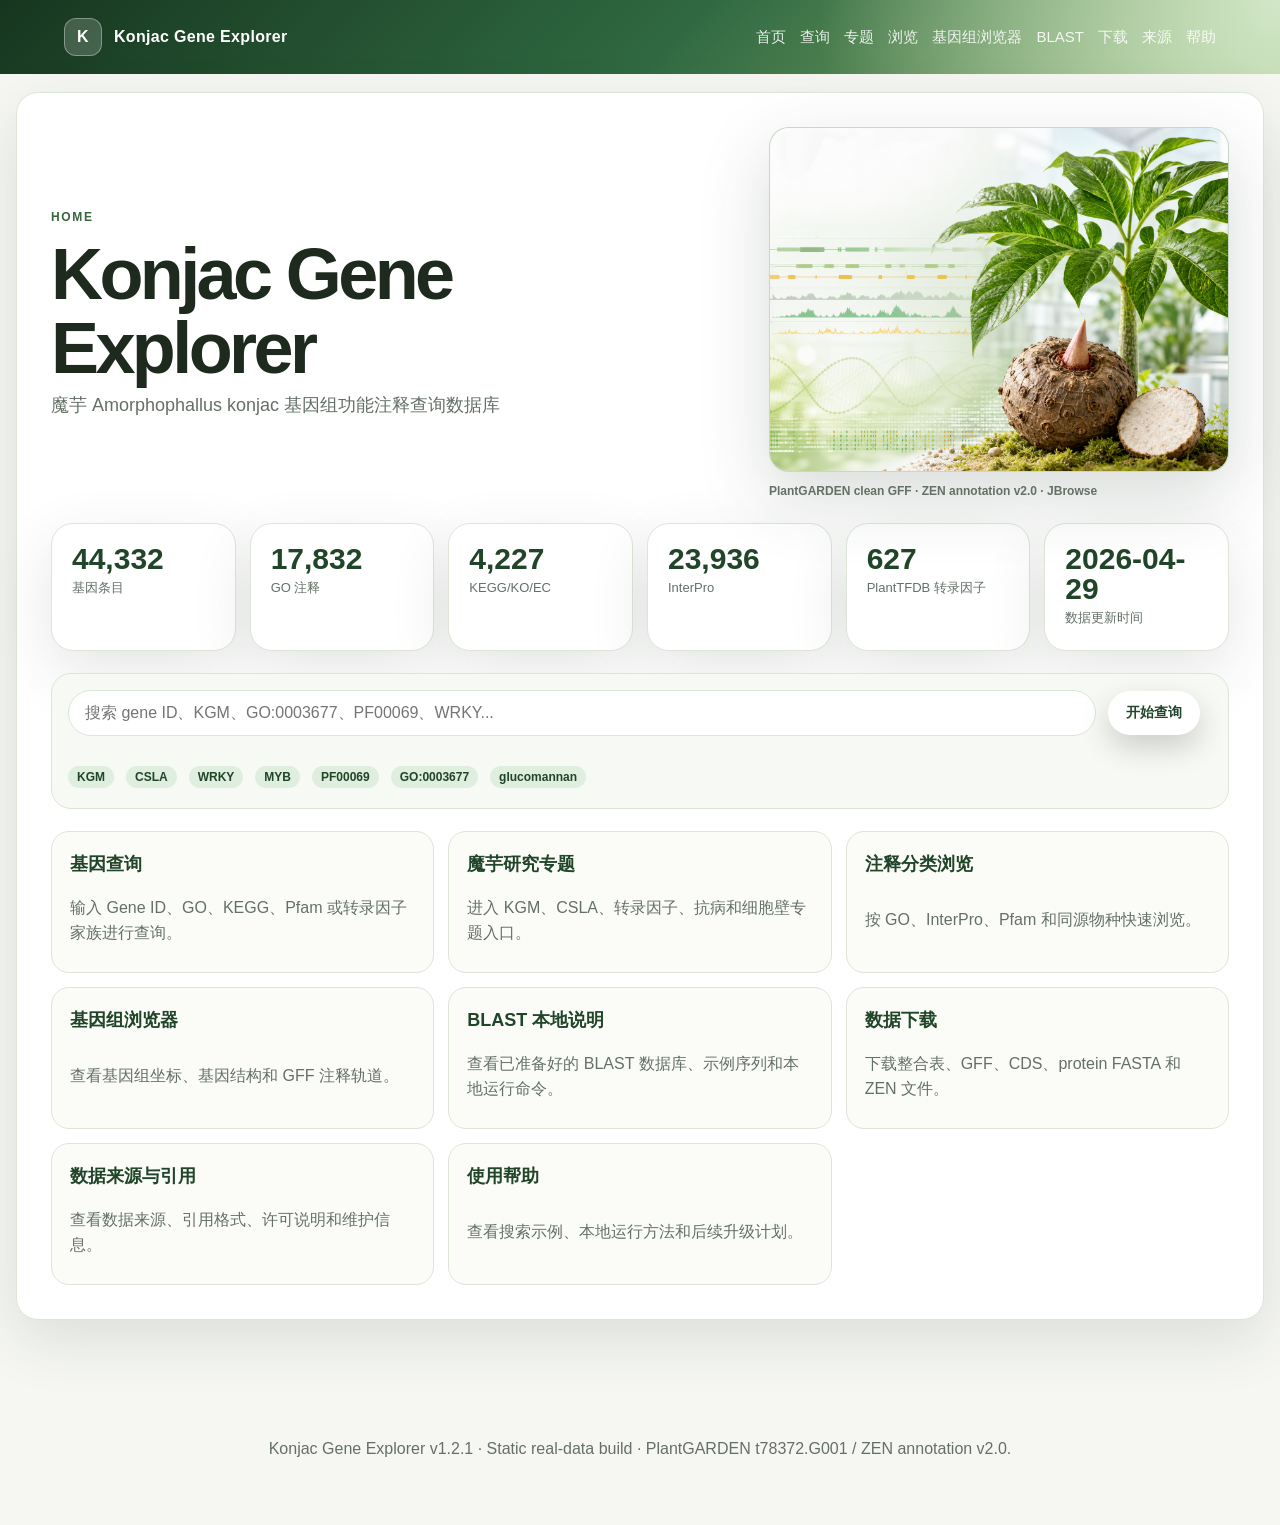
==== index.html @ 56229f41 "Initial Konjac Gene Explorer site" ====
﻿<!doctype html>
<html lang="zh-CN">
<head>
  <meta charset="utf-8" />
  <meta name="viewport" content="width=device-width, initial-scale=1" />
  <title>Konjac Gene Explorer | 魔芋基因查询数据库 v1.2.1</title>
  <meta name="description" content="魔芋 Amorphophallus konjac 基因组功能注释查询数据库，整合 PlantGARDEN t78372.G001、ZEN v2.0、GO、KEGG/KO/EC、InterPro、Pfam、PlantTFDB 与序列下载。" />
  <link rel="stylesheet" href="./styles.css" />
</head>
<body>
  <header class="hero">
    <nav class="nav">
      <a class="brand" href="#/" aria-label="Konjac Gene Explorer 首页">
        <span class="brand-mark">K</span>
        <span>Konjac Gene Explorer</span>
      </a>
      <div class="nav-links" aria-label="主要导航">
        <a href="#/">首页</a>
        <a href="#search">查询</a>
        <a href="#topics">专题</a>
        <a href="#browse">浏览</a>
        <a href="./data/processed/jbrowse-app/index.html">基因组浏览器</a>
        <a href="#blast">BLAST</a>
        <a href="#downloads">下载</a>
        <a href="#sources">来源</a>
        <a href="#help">帮助</a>
      </div>
    </nav>
  </header>

  <main>
    <section class="panel home-shell" id="homeView" data-view="home">
      <div class="home-hero-grid">
        <div class="section-heading">
          <p class="eyebrow">Home</p>
          <h1 class="home-title">Konjac Gene Explorer</h1>
          <p class="home-copy">魔芋 Amorphophallus konjac 基因组功能注释查询数据库</p>
        </div>
        <figure class="home-visual">
          <img src="./assets/ai/konjac-hero-genome.png" alt="魔芋植株与基因组浏览轨道的科研风格图像" />
          <figcaption>PlantGARDEN clean GFF · ZEN annotation v2.0 · JBrowse</figcaption>
        </figure>
      </div>

      <section class="hero-stats" aria-label="数据库统计">
        <article><strong id="statGenes">-</strong><span>基因条目</span></article>
        <article><strong id="statGo">-</strong><span>GO 注释</span></article>
        <article><strong id="statKegg">-</strong><span>KEGG/KO/EC</span></article>
        <article><strong id="statInterpro">-</strong><span>InterPro</span></article>
        <article><strong id="statTf">-</strong><span>PlantTFDB 转录因子</span></article>
        <article><strong id="statUpdated">-</strong><span>数据更新时间</span></article>
      </section>

      <div class="home-search">
        <div class="search-main home-search-main">
          <input id="homeSearchInput" type="search" placeholder="搜索 gene ID、KGM、GO:0003677、PF00069、WRKY..." autocomplete="off" />
          <button class="button primary" id="homeSearchButton">开始查询</button>
        </div>
        <div class="quick-row" id="homeQuickSearches" aria-label="常用搜索"></div>
      </div>

      <div class="module-grid" id="homeModules"></div>
    </section>

    <section class="panel view-shell" id="searchView" data-view="search" hidden>
      <div class="section-heading">
        <p class="eyebrow">Search</p>
        <h2>基因查询</h2>
        <p>输入 Gene ID、功能关键词、GO、KEGG、Pfam 或转录因子家族后，再显示结果表格。支持同义词扩展搜索。</p>
      </div>

      <div class="quick-row" id="quickSearches" aria-label="常用搜索"></div>

      <div class="search-box">
        <div class="search-main">
          <input id="searchInput" type="search" placeholder="例如：evm.model.HIC_ASM_10.860_Akon、KGM、CSLA、GO:0003677、PF00069、WRKY" autocomplete="off" />
          <button class="button primary" id="searchButton">搜索</button>
          <button class="button ghost" id="resetButton">重置</button>
        </div>
        <div class="search-options">
          <label>字段
            <select id="fieldFilter" aria-label="选择搜索字段">
              <option value="all">全字段</option>
              <option value="gene">Gene ID / 别名</option>
              <option value="function">功能注释</option>
              <option value="go">GO / GO slim</option>
              <option value="kegg">KEGG / KO / EC</option>
              <option value="domain">InterPro / Pfam</option>
              <option value="tf">转录因子</option>
              <option value="homology">同源命中</option>
              <option value="location">染色体/坐标</option>
            </select>
          </label>
          <label>物种
            <select id="speciesFilter" aria-label="按物种筛选">
              <option value="">全部物种</option>
            </select>
          </label>
          <label>注释状态
            <select id="annotationFilter" aria-label="按注释状态筛选">
              <option value="">全部</option>
              <option value="go">有 GO</option>
              <option value="kegg">有 KEGG/KO/EC</option>
              <option value="interpro">有 InterPro</option>
              <option value="pfam">有 Pfam</option>
              <option value="tf">PlantTFDB 转录因子</option>
              <option value="homolog">有同源命中</option>
              <option value="hic">HIC_ASM 染色体组装片段</option>
              <option value="ctg">CTG 片段</option>
            </select>
          </label>
          <label>排序
            <select id="sortMode" aria-label="排序方式">
              <option value="relevance">相关度</option>
              <option value="gene_id">Gene ID</option>
              <option value="location">染色体/坐标</option>
              <option value="protein_desc">蛋白长度 ↓</option>
              <option value="identity_desc">Identity ↓</option>
              <option value="bitscore_desc">Bitscore ↓</option>
            </select>
          </label>
          <label>每页
            <select id="pageSize" aria-label="每页显示条数">
              <option value="50">50</option>
              <option value="100" selected>100</option>
              <option value="250">250</option>
            </select>
          </label>
        </div>
      </div>

      <p id="searchPrompt" class="search-prompt">请输入 Gene ID、功能关键词、GO、KEGG、Pfam 或转录因子家族进行查询。</p>
      <div id="activeTopic" class="active-topic" hidden></div>
      <div id="queryHint" class="query-hint" hidden></div>
      <div id="loadStatus" class="load-status" role="status" aria-live="polite">
        <div class="load-status-head">
          <span id="loadStatusText">正在准备加载数据...</span>
          <span id="loadStatusPercent">0%</span>
        </div>
        <div class="load-bar" aria-hidden="true"><span id="loadStatusBar"></span></div>
      </div>

      <div class="toolbar">
        <span id="resultCount">当前尚未执行搜索</span>
        <div class="toolbar-actions">
          <button class="button ghost small" id="prevPage">上一页</button>
          <span id="pageInfo" class="muted">-</span>
          <button class="button ghost small" id="nextPage">下一页</button>
          <button class="button secondary small" id="downloadFiltered">下载当前结果 CSV</button>
        </div>
      </div>
      <div id="filterSummary" class="filter-summary" hidden></div>
      <div id="searchStatus" class="search-status" hidden></div>

      <div id="resultsPanel" hidden>
        <div class="table-wrap">
          <table id="resultsTable">
            <thead>
              <tr>
                <th>Gene ID</th>
                <th>名称/别名</th>
                <th>位置</th>
                <th>功能摘要</th>
                <th>证据</th>
                <th>详情</th>
              </tr>
            </thead>
            <tbody></tbody>
          </table>
        </div>
        <div id="emptyHelp" class="empty-help" hidden></div>
      </div>
    </section>

    <section class="panel view-shell" id="geneView" data-view="gene" hidden>
      <div class="section-heading">
        <p class="eyebrow">Gene detail</p>
        <h2 id="detailTitle">基因详情</h2>
      </div>
      <div class="gene-detail-actions">
        <button class="button ghost small" id="backToSearch">返回搜索结果</button>
        <a class="button secondary small" href="#search">返回搜索页</a>
      </div>
      <div id="detailContent" class="detail-grid"></div>
    </section>

    <section class="panel view-shell" id="topicsView" data-view="topics" hidden>
      <div class="section-heading">
        <p class="eyebrow">Topic shortcuts</p>
        <h2>魔芋研究专题</h2>
        <p>点击专题卡片后会跳转到搜索页并自动执行对应关键词搜索。</p>
      </div>
      <div id="topicCards" class="topic-grid"></div>
    </section>

    <section class="panel view-shell" id="browseView" data-view="browse" hidden>
      <div class="section-heading">
        <p class="eyebrow">Browse</p>
        <h2>注释分类浏览</h2>
        <p>点击标签会跳转到搜索页并自动执行查询。</p>
      </div>
      <div id="browsePanels" class="browse-grid"></div>
    </section>

    <section class="panel view-shell" id="downloadsView" data-view="downloads" hidden>
      <div class="section-heading">
        <p class="eyebrow">Downloads</p>
        <h2>数据下载</h2>
        <p>提供网站整合表、GFF、CDS、protein FASTA 和 ZEN 注释文件。</p>
      </div>
      <div class="download-meta">
        <div><strong>版本</strong><span>v1.2.1</span></div>
        <div><strong>更新时间</strong><span>2026-04-29</span></div>
      </div>
      <div id="downloadCards" class="download-grid"></div>
    </section>
    <section class="panel view-shell" id="blastView" data-view="blast" hidden>
      <div class="section-heading">
        <p class="eyebrow">BLAST</p>
        <h2>本地 BLAST 使用说明</h2>
        <p>当前静态版本提供本地 BLAST+ 流程说明。在线 BLAST 需要后端服务器、任务队列和运行限制，后续单独部署。</p>
      </div>
      <div id="blastContent" class="blast-grid"></div>
    </section>

    <section class="panel view-shell" id="sourcesView" data-view="sources" hidden>
      <div class="section-heading">
        <p class="eyebrow">Sources & citation</p>
        <h2>数据来源与引用信息</h2>
      </div>
      <div class="source-grid" id="sourcesContent">
        <article class="card">
          <h3>当前数据版本</h3>
          <dl>
            <dt>物种</dt><dd>Amorphophallus konjac</dd>
            <dt>基因组</dt><dd>PlantGARDEN t78372.G001 / NCBI assembly GCA_022559845.1</dd>
            <dt>基因结构</dt><dd>PlantGARDEN clean.gff</dd>
            <dt>CDS / protein</dt><dd>clean.cds / clean.pep</dd>
            <dt>功能注释</dt><dd>ZEN annotation v2.0, GO, GO slim, KEGG/KO/EC, InterPro, Pfam, PlantTFDB</dd>
            <dt>网站版本</dt><dd>Konjac Gene Explorer v1.2.1 static build</dd>
            <dt>更新时间</dt><dd>2026-04-29</dd>
          </dl>
        </article>
        <article class="card">
          <h3>引用与许可</h3>
          <dl>
            <dt>PlantGARDEN</dt><dd>待补充</dd>
            <dt>ZEN</dt><dd>待补充</dd>
            <dt>NCBI assembly</dt><dd>待补充</dd>
            <dt>外部资源</dt><dd>GO、KEGG/KO/EC、InterPro、Pfam、PlantTFDB</dd>
            <dt>Citation</dt><dd>待补充</dd>
            <dt>License</dt><dd>待补充</dd>
          </dl>
        </article>
        <article class="card full">
          <h3>解释与使用边界</h3>
          <ul class="check-list">
            <li>候选基因来自功能注释、结构域、GO/KEGG、同源命中和专题关键字筛选，不等同于实验验证结果。</li>
            <li>用于论文、报告或公开数据发布前，应核对 PlantGARDEN、ZEN、NCBI、GO、KEGG、InterPro、Pfam、PlantTFDB 的正式引用和许可要求。</li>
            <li>DOI、正式许可、维护者和联系邮箱当前均为待补充信息，本站不会编造缺失来源。</li>
          </ul>
        </article>
      </div>
      <p class="notice">说明：本网站是静态数据浏览器，已接入 JBrowse 静态基因组浏览器；在线 BLAST、表达矩阵和共表达网络可在后续版本继续加入。</p>
    </section>

    <section class="panel view-shell" id="helpView" data-view="help" hidden>
      <div class="section-heading">
        <p class="eyebrow">Help</p>
        <h2>使用帮助</h2>
      </div>
      <div class="help-grid" id="helpContent">
        <article class="card">
          <h3>搜索示例</h3>
          <ul>
            <li>精确 gene ID：<code>evm.model.HIC_ASM_10.860_Akon</code></li>
            <li>结构域：<code>PF00069</code>、<code>IPR000719</code></li>
            <li>GO：<code>GO:0003677</code> 或 <code>DNA binding</code></li>
            <li>魔芋关键词：<code>KGM</code>、<code>CSLA</code>、<code>WRKY</code></li>
            <li>转录因子：<code>WRKY</code>、<code>MYB</code>、<code>bHLH</code></li>
          </ul>
        </article>
        <article class="card">
          <h3>本地运行</h3>
          <p>进入项目根目录后运行：</p>
          <pre><code>npx http-server . -p 8002 -c-1 --cors</code></pre>
          <p>然后在浏览器中打开：</p>
          <pre><code>http://127.0.0.1:8002/#/</code></pre>
        </article>
        <article class="card">
          <h3>常见问题与后续升级</h3>
          <ul>
            <li>当前页面是纯静态站，搜索结果和详情都来自本地数据文件。</li>
            <li>如果 URL 中带有 <code>#search?q=...</code> 或 <code>#gene/...</code>，刷新后会恢复到对应视图。</li>
            <li>JBrowse 已接入静态基因组浏览器；在线 BLAST 和表达模块后续需要额外服务或数据。</li>
          </ul>
        </article>
      </div>
    </section>
  </main>

  <div id="toast" class="toast" hidden></div>

  <footer>
    <p>Konjac Gene Explorer v1.2.1 · Static real-data build · PlantGARDEN t78372.G001 / ZEN annotation v2.0.</p>
  </footer>

  <script src="./app.js"></script>
</body>
</html>
---- styles.css ----
﻿:root {
  --bg: #f6f7f3;
  --surface: #ffffff;
  --surface-soft: #eef2e7;
  --surface-alt: #fbfcf8;
  --ink: #1f2a1f;
  --muted: #647067;
  --line: #dde5d9;
  --accent: #36653f;
  --accent-dark: #214529;
  --accent-soft: #dfeede;
  --warning: #916d18;
  --warning-soft: #fff3cf;
  --shadow: 0 20px 60px rgba(34, 53, 37, 0.12);
  --radius: 22px;
}

* { box-sizing: border-box; }

[hidden] {
  display: none !important;
}

html { scroll-behavior: smooth; }

body {
  margin: 0;
  font-family: -apple-system, BlinkMacSystemFont, "Segoe UI", "PingFang SC", "Microsoft YaHei", sans-serif;
  color: var(--ink);
  background: var(--bg);
  line-height: 1.6;
}

a { color: inherit; text-decoration: none; }
code {
  padding: 2px 6px;
  border-radius: 7px;
  background: #edf2e8;
  color: var(--accent-dark);
  font-family: ui-monospace, SFMono-Regular, Menlo, Consolas, monospace;
}
pre {
  overflow-x: auto;
  padding: 14px;
  border-radius: 14px;
  background: #15231a;
  color: #eaf5e8;
}

.hero {
  background:
    radial-gradient(circle at top right, rgba(214, 234, 204, 0.95), transparent 36%),
    linear-gradient(135deg, #17361f 0%, #2f6841 52%, #8fb46f 100%);
  color: #fff;
  padding: 18px min(5vw, 72px) 18px;
}

.nav {
  display: flex;
  justify-content: space-between;
  gap: 20px;
  align-items: center;
  max-width: 1220px;
  margin: 0 auto;
}

.brand {
  display: flex;
  align-items: center;
  gap: 12px;
  font-weight: 800;
  letter-spacing: 0.02em;
}

.brand-mark {
  display: inline-grid;
  place-items: center;
  width: 38px;
  height: 38px;
  border-radius: 12px;
  background: rgba(255, 255, 255, 0.18);
  border: 1px solid rgba(255, 255, 255, 0.35);
}

.nav-links {
  display: flex;
  flex-wrap: wrap;
  gap: 14px;
  font-size: 15px;
  color: rgba(255, 255, 255, 0.88);
}

.nav-links a {
  padding: 6px 0;
  border-bottom: 1px solid transparent;
}
.nav-links a:hover { border-color: rgba(255, 255, 255, 0.65); }

.home-shell, .view-shell { scroll-margin-top: 16px; }

.home-shell {
  display: grid;
  gap: 22px;
}

.home-title {
  margin: 0;
  font-size: clamp(40px, 6vw, 72px);
  line-height: 1.03;
  letter-spacing: -0.05em;
}

.home-copy {
  margin: 6px 0 0;
  color: var(--muted);
  font-size: 18px;
}

.home-hero-grid {
  display: grid;
  grid-template-columns: minmax(0, 1fr) minmax(320px, 460px);
  gap: clamp(20px, 4vw, 44px);
  align-items: center;
}

.home-visual {
  margin: 0;
  position: relative;
  min-width: 0;
}

.home-visual img {
  display: block;
  width: 100%;
  aspect-ratio: 4 / 3;
  object-fit: cover;
  border-radius: 20px;
  border: 1px solid rgba(54, 101, 63, 0.18);
  box-shadow: 0 24px 70px rgba(34, 53, 37, 0.18);
  background: #e9f0e5;
}

.home-visual figcaption {
  margin-top: 10px;
  color: var(--muted);
  font-size: 12px;
  font-weight: 700;
}

.hero-stats {
  display: grid;
  grid-template-columns: repeat(6, minmax(0, 1fr));
  gap: 14px;
}

.hero-stats article {
  background: var(--surface);
  border: 1px solid var(--line);
  border-radius: var(--radius);
  box-shadow: var(--shadow);
  padding: 20px;
}

.hero-stats strong {
  display: block;
  font-size: 30px;
  line-height: 1;
  color: var(--accent-dark);
}

.hero-stats span { color: var(--muted); font-size: 13px; }

.home-search {
  display: grid;
  gap: 12px;
  padding: 16px;
  border: 1px solid var(--line);
  border-radius: 20px;
  background: #f7faf4;
}

.home-search-main {
  grid-template-columns: minmax(220px, 1fr) auto;
}

.module-grid {
  display: grid;
  grid-template-columns: repeat(3, minmax(0, 1fr));
  gap: 14px;
}

.module-card {
  display: grid;
  gap: 8px;
  padding: 18px;
  border: 1px solid var(--line);
  border-radius: 18px;
  background: var(--surface-alt);
  color: inherit;
  min-height: 142px;
}

.module-card strong {
  font-size: 18px;
  color: var(--accent-dark);
}

.module-card span {
  color: var(--muted);
}

.view-shell {
  display: grid;
  gap: 18px;
}

.gene-link {
  color: var(--accent-dark);
  font-weight: 850;
  text-decoration: underline;
  text-decoration-color: rgba(54, 101, 63, 0.3);
  text-underline-offset: 3px;
}

.blast-grid {
  display: grid;
  grid-template-columns: repeat(2, minmax(0, 1fr));
  gap: 16px;
}

.blast-card pre {
  white-space: pre-wrap;
}

.blast-card.full {
  grid-column: 1 / -1;
}

.eyebrow {
  margin: 0 0 10px;
  text-transform: uppercase;
  letter-spacing: 0.14em;
  font-size: 12px;
  font-weight: 800;
  color: #d7ecd5;
}

.hero h1 {
  margin: 0;
  font-size: clamp(42px, 8vw, 84px);
  line-height: 1.02;
  letter-spacing: -0.055em;
}

.hero-copy {
  max-width: 860px;
  color: rgba(255, 255, 255, 0.88);
  font-size: 18px;
  margin: 24px 0 30px;
}

.hero-note {
  color: rgba(255, 255, 255, 0.72);
  max-width: 780px;
}

.hero-actions, .toolbar, .toolbar-actions, .quick-row {
  display: flex;
  flex-wrap: wrap;
  gap: 12px;
  align-items: center;
}

.button {
  display: inline-flex;
  align-items: center;
  justify-content: center;
  border: 0;
  border-radius: 999px;
  padding: 13px 18px;
  font-weight: 800;
  cursor: pointer;
  transition: transform 0.2s ease, box-shadow 0.2s ease, background 0.2s ease, opacity 0.2s ease;
  font-size: 14px;
  font-family: inherit;
}

.button:hover:not(:disabled) { transform: translateY(-1px); }
.button:disabled { opacity: .48; cursor: not-allowed; }

.primary {
  background: #fff;
  color: var(--accent-dark);
  box-shadow: 0 12px 30px rgba(0, 0, 0, 0.18);
}
.search-panel .primary {
  background: var(--accent);
  color: #fff;
  box-shadow: none;
}
.secondary {
  background: rgba(255, 255, 255, 0.16);
  color: #fff;
  border: 1px solid rgba(255, 255, 255, 0.32);
}
.search-panel .secondary,
.download-card .secondary {
  background: var(--surface-soft);
  color: var(--accent-dark);
  border: 1px solid var(--line);
}
.ghost {
  background: transparent;
  color: var(--accent);
  border: 1px solid var(--line);
}
.small { padding: 9px 13px; font-size: 13px; }

main {
  width: min(1280px, calc(100% - 32px));
  margin: 18px auto 70px;
}

.stats {
  display: grid;
  grid-template-columns: repeat(6, minmax(0, 1fr));
  gap: 14px;
  margin-bottom: 18px;
}

.stats article {
  background: var(--surface);
  border: 1px solid var(--line);
  border-radius: var(--radius);
  box-shadow: var(--shadow);
  padding: 20px;
}

.stats strong {
  display: block;
  font-size: 30px;
  line-height: 1;
  color: var(--accent-dark);
}

.stats span { color: var(--muted); font-size: 13px; }

.panel {
  background: var(--surface);
  border: 1px solid var(--line);
  border-radius: var(--radius);
  box-shadow: var(--shadow);
  padding: clamp(22px, 4vw, 34px);
  margin: 18px 0;
}

.section-heading h2 {
  margin: 0;
  font-size: clamp(25px, 4vw, 40px);
  line-height: 1.1;
  letter-spacing: -0.035em;
}

.section-heading p:not(.eyebrow) {
  color: var(--muted);
  max-width: 860px;
}
.panel .eyebrow { color: var(--accent); }

.quick-row {
  margin: 18px 0 4px;
}

.search-box {
  margin: 22px 0 12px;
  padding: 16px;
  background: var(--surface-soft);
  border-radius: 20px;
}

.search-main {
  display: grid;
  grid-template-columns: minmax(220px, 1fr) auto auto;
  gap: 12px;
  align-items: center;
}

.search-options {
  display: grid;
  grid-template-columns: repeat(5, minmax(140px, 1fr));
  gap: 12px;
  margin-top: 12px;
}

.search-options label {
  color: var(--muted);
  font-size: 13px;
  font-weight: 700;
}

input, select {
  width: 100%;
  min-height: 46px;
  border-radius: 999px;
  border: 1px solid var(--line);
  padding: 0 16px;
  background: #fff;
  color: var(--ink);
  font: inherit;
  outline: none;
}

input:focus, select:focus {
  border-color: var(--accent);
  box-shadow: 0 0 0 4px var(--accent-soft);
}

.active-topic, .query-hint, .empty-help {
  padding: 12px 14px;
  border-radius: 16px;
  background: #f2f7ef;
  border: 1px solid var(--line);
  margin: 12px 0;
}
.active-topic {
  display: flex;
  flex-wrap: wrap;
  gap: 10px;
  align-items: center;
}
.query-hint {
  display: flex;
  flex-wrap: wrap;
  gap: 8px;
  align-items: center;
}

.load-status {
  margin: 14px 0;
  padding: 13px 14px;
  border: 1px solid var(--line);
  border-radius: 16px;
  background: #f6faf2;
}
.load-status[hidden] { display: none; }
.load-status.error {
  background: var(--warning-soft);
  border-color: rgba(145, 109, 24, 0.35);
  color: #5d4410;
}
.load-status-head {
  display: flex;
  justify-content: space-between;
  gap: 12px;
  color: var(--muted);
  font-size: 13px;
  font-weight: 800;
}
.load-bar {
  height: 9px;
  margin-top: 9px;
  overflow: hidden;
  border-radius: 999px;
  background: #dfe8d9;
}
.load-bar span {
  display: block;
  width: 0%;
  height: 100%;
  border-radius: inherit;
  background: var(--accent);
  transition: width 0.2s ease;
}
.load-status.indeterminate .load-bar span {
  position: relative;
  width: 35%;
  animation: sequence-loading 1.2s infinite ease-in-out;
}

.toolbar {
  justify-content: space-between;
  margin: 18px 0;
  color: var(--muted);
}

.search-prompt {
  margin: 16px 0 0;
  padding: 14px 16px;
  border: 1px solid var(--line);
  border-radius: 16px;
  background: #f6faf2;
  color: var(--muted);
}

.gene-detail-actions {
  display: flex;
  flex-wrap: wrap;
  gap: 10px;
}

.gene-detail-actions .button,
.gene-detail-actions a {
  min-width: 0;
}

.download-meta {
  display: grid;
  grid-template-columns: repeat(2, minmax(0, 1fr));
  gap: 12px;
}

.download-meta div {
  display: grid;
  gap: 4px;
  padding: 12px 14px;
  border: 1px solid var(--line);
  border-radius: 14px;
  background: var(--surface-alt);
  min-width: 0;
}

.download-meta strong {
  font-size: 12px;
  color: var(--muted);
  text-transform: none;
  letter-spacing: 0;
}

.download-meta span {
  font-weight: 800;
  color: var(--accent-dark);
}

.filter-summary {
  display: flex;
  flex-wrap: wrap;
  align-items: center;
  gap: 8px;
  margin: -4px 0 16px;
}
.filter-summary[hidden] { display: none; }
.filter-pill {
  display: inline-flex;
  align-items: center;
  min-height: 30px;
  padding: 5px 10px;
  border: 1px solid var(--line);
  border-radius: 999px;
  background: #fff;
  color: var(--muted);
  font-size: 12px;
  font-weight: 800;
}

.search-status {
  display: flex;
  flex-wrap: wrap;
  gap: 8px;
  margin: -6px 0 16px;
}
.search-status[hidden] { display: none; }
.status-pill {
  display: inline-flex;
  align-items: center;
  min-height: 30px;
  padding: 5px 10px;
  border-radius: 999px;
  background: #f3f7ef;
  border: 1px solid var(--line);
  color: var(--accent-dark);
  font-size: 12px;
  font-weight: 800;
}

.table-wrap {
  width: 100%;
  overflow-x: auto;
  border: 1px solid var(--line);
  border-radius: 18px;
}

table {
  width: 100%;
  border-collapse: collapse;
  min-width: 1040px;
}

th, td {
  text-align: left;
  padding: 14px 15px;
  border-bottom: 1px solid var(--line);
  vertical-align: top;
}

th {
  background: #f4f7f1;
  font-size: 13px;
  color: var(--muted);
}
tr:last-child td { border-bottom: 0; }

.tag-list, .evidence-list {
  display: flex;
  flex-wrap: wrap;
  gap: 6px;
}
.evidence-list.large { gap: 8px; }

.tag, .evidence {
  display: inline-block;
  padding: 4px 9px;
  border-radius: 999px;
  background: var(--accent-soft);
  color: var(--accent-dark);
  font-size: 12px;
  font-weight: 800;
  border: 0;
}
.tag-button { cursor: pointer; font-family: inherit; }
.tag-button:hover { filter: brightness(0.96); }

.search-hit {
  padding: 0 2px;
  border-radius: 4px;
  background: #ffe58f;
  color: #1f2a1f;
}

.evidence.ok { background: #dfeede; color: #214529; }
.evidence.tf { background: #e8e0f4; color: #4b3270; }
.evidence.muted { background: #eef0eb; color: var(--muted); }

.muted { color: var(--muted); }

.row-actions {
  display: flex;
  flex-wrap: wrap;
  gap: 8px;
  margin-top: 5px;
}

.mini-link {
  padding: 0;
  border: 0;
  background: transparent;
  color: var(--accent);
  font: inherit;
  font-size: 12px;
  font-weight: 800;
  cursor: pointer;
  text-decoration: underline;
  text-underline-offset: 3px;
}

.detail-grid,
.source-grid,
.help-grid {
  display: grid;
  grid-template-columns: repeat(auto-fit, minmax(320px, 1fr));
  gap: 14px;
}

#geneView #detailContent {
  display: block;
}

#geneView #detailContent > .detail-grid {
  display: grid;
  grid-template-columns: repeat(auto-fit, minmax(320px, 1fr));
  gap: 14px;
  width: 100%;
}

#geneView .section-heading,
#geneView .gene-detail-actions,
#geneView .sequence-viewer,
#geneView .sequence-actions {
  width: 100%;
}

#geneView .gene-detail-actions {
  justify-content: flex-start;
}

.detail-grid .card.full {
  display: grid;
  gap: 10px;
}

.card, .topic-card, .browse-card, .download-card {
  border: 1px solid var(--line);
  border-radius: 18px;
  padding: 18px;
  background: var(--surface-alt);
}

.card.full { grid-column: 1 / -1; }
.card h3, .topic-card h3, .browse-card h3, .download-card h3 {
  margin: 0 0 10px;
  font-size: 18px;
}
.card dl, .download-card dl {
  display: grid;
  grid-template-columns: 150px 1fr;
  gap: 7px 12px;
  margin: 0;
}
.detail-dl {
  display: grid;
  grid-template-columns: minmax(160px, 190px) minmax(0, 1fr);
  gap: 8px 14px;
  margin: 0;
}
.card dt, .download-card dt { color: var(--muted); }
.card dd, .download-card dd {
  margin: 0;
  min-width: 0;
  word-break: normal;
  overflow-wrap: anywhere;
}

#geneView .detail-dl dd {
  display: flex;
  flex-wrap: wrap;
  align-items: flex-start;
  gap: 8px 10px;
  min-width: 0;
}

#geneView .detail-dl code {
  display: inline-block;
  max-width: 100%;
  white-space: normal;
}

#geneView .detail-dl .tag-list,
#geneView .detail-dl .evidence-list,
#geneView .detail-dl .related-list {
  width: 100%;
}

.topic-grid {
  display: grid;
  grid-template-columns: repeat(4, minmax(0, 1fr));
  gap: 14px;
}

.topic-card {
  display: flex;
  flex-direction: column;
  min-height: 250px;
}
.topic-card p {
  color: var(--muted);
  margin: 0;
}
.topic-meta {
  display: flex;
  align-items: baseline;
  gap: 8px;
  margin-top: auto;
  padding-top: 18px;
}
.topic-meta strong {
  font-size: 32px;
  color: var(--accent-dark);
  line-height: 1;
}
.topic-meta span { color: var(--muted); }
.topic-actions {
  display: flex;
  flex-wrap: wrap;
  gap: 8px;
  margin-top: 12px;
}

.browse-grid {
  display: grid;
  grid-template-columns: repeat(2, minmax(0, 1fr));
  gap: 14px;
}

.browse-list {
  display: grid;
  gap: 8px;
}
.browse-term {
  display: flex;
  justify-content: space-between;
  gap: 12px;
  width: 100%;
  text-align: left;
  border: 1px solid var(--line);
  background: #fff;
  border-radius: 12px;
  padding: 9px 11px;
  cursor: pointer;
  font: inherit;
}
.browse-term span {
  overflow: hidden;
  text-overflow: ellipsis;
  white-space: nowrap;
}
.browse-term em {
  flex: 0 0 auto;
  font-style: normal;
  font-weight: 800;
  color: var(--accent);
}

.download-grid {
  display: grid;
  grid-template-columns: repeat(3, minmax(0, 1fr));
  gap: 14px;
}

.download-card {
  display: flex;
  flex-direction: column;
  gap: 12px;
}
.download-card.unavailable {
  border-color: rgba(145, 109, 24, 0.35);
  background: #fffaf0;
}
.download-card p {
  margin: 0;
  color: var(--muted);
}
.download-warning {
  margin: 0;
  padding: 10px 12px;
  border-radius: 12px;
  background: var(--warning-soft);
  color: #5d4410;
  font-size: 13px;
}
.download-card .button {
  width: fit-content;
  margin-top: auto;
}
.download-inline {
  display: flex;
  flex-wrap: wrap;
  gap: 10px;
}
.download-inline a {
  padding: 8px 12px;
  border-radius: 999px;
  background: var(--accent-soft);
  color: var(--accent-dark);
  font-weight: 800;
}

.help-steps {
  margin: 0;
  padding-left: 20px;
}
.help-steps li {
  margin-bottom: 8px;
}

.related-list {
  display: grid;
  grid-template-columns: repeat(2, minmax(0, 1fr));
  gap: 10px;
}
.related-item {
  display: grid;
  gap: 4px;
  text-align: left;
  border: 1px solid var(--line);
  border-radius: 14px;
  background: #fff;
  padding: 12px;
  cursor: pointer;
  font: inherit;
}
.related-item strong { color: var(--accent-dark); }
.related-item span { color: var(--muted); }

.check-list {
  padding-left: 20px;
}
.check-list li { margin-bottom: 8px; }

.notice {
  padding: 14px 16px;
  border-left: 4px solid var(--accent);
  background: var(--surface-soft);
  border-radius: 12px;
}

.toast {
  position: fixed;
  z-index: 10;
  left: 50%;
  bottom: 24px;
  transform: translateX(-50%);
  background: #19331f;
  color: #fff;
  border-radius: 999px;
  padding: 10px 16px;
  box-shadow: var(--shadow);
  font-weight: 800;
}

footer {
  text-align: center;
  padding: 30px 16px 48px;
  color: var(--muted);
}

@media (max-width: 1100px) {
  .hero-stats { grid-template-columns: repeat(3, minmax(0, 1fr)); }
  .module-grid { grid-template-columns: repeat(2, minmax(0, 1fr)); }
  .topic-grid, .download-grid { grid-template-columns: repeat(2, minmax(0, 1fr)); }
  .search-options { grid-template-columns: repeat(2, minmax(140px, 1fr)); }
}

@media (max-width: 820px) {
  .nav { align-items: flex-start; flex-direction: column; }
  .nav-links { gap: 11px; }
  .hero-stats, .module-grid, .detail-grid, .source-grid, .help-grid, .blast-grid, .topic-grid, .browse-grid, .download-grid, .related-list { grid-template-columns: 1fr; }
  .card.full { grid-column: auto; }
  .card dl, .download-card dl { grid-template-columns: 1fr; }
  main { width: min(100% - 22px, 1280px); }
  .search-main { grid-template-columns: 1fr; }
  .search-options {
    grid-template-columns: 1fr;
    gap: 8px;
  }
  .toolbar { align-items: flex-start; }
  .toolbar-actions { width: 100%; }
  .toolbar-actions .button { flex: 1 1 auto; }
  .home-search-main { grid-template-columns: 1fr; }
  .home-hero-grid { grid-template-columns: 1fr; }
  .home-visual { order: -1; }
  .home-title { letter-spacing: 0; }
  .search-status, .filter-summary {
    gap: 6px;
  }
  .status-pill, .filter-pill {
    font-size: 11px;
    padding: 4px 9px;
  }
  .card, .topic-card, .browse-card, .download-card {
    padding: 15px;
  }
  .card h3, .topic-card h3, .browse-card h3, .download-card h3 {
    font-size: 16px;
  }
  .gene-detail-actions .button,
  .gene-detail-actions a,
  .download-card .button,
  .download-inline a {
    width: 100%;
    justify-content: center;
  }
  .download-meta {
    grid-template-columns: 1fr;
  }
  .detail-dl {
    grid-template-columns: 1fr;
    gap: 6px 10px;
  }
  #geneView .detail-dl dd {
    display: block;
  }
  .sequence-actions {
    gap: 8px;
  }
  .sequence-actions .button,
  .sequence-actions .mini-link {
    width: 100%;
    justify-content: center;
  }
  .sequence-viewer {
    padding: 12px;
  }
  .sequence-box {
    font-size: 12px;
    line-height: 1.5;
    max-height: 320px;
  }
  .table-wrap {
    overflow: visible;
    border: 0;
    border-radius: 0;
  }
  table {
    min-width: 0;
    border-collapse: separate;
    border-spacing: 0 12px;
  }
  thead {
    position: absolute;
    width: 1px;
    height: 1px;
    overflow: hidden;
    clip: rect(0 0 0 0);
  }
  tbody, tr, td { display: block; }
  tr {
    border: 1px solid var(--line);
    border-radius: 16px;
    background: var(--surface-alt);
    overflow: hidden;
  }
  tr:last-child td { border-bottom: 1px solid var(--line); }
  td {
    display: grid;
    grid-template-columns: 94px minmax(0, 1fr);
    gap: 12px;
    padding: 12px 14px;
  }
  td::before {
    content: attr(data-label);
    color: var(--muted);
    font-size: 12px;
    font-weight: 800;
  }
  td:last-child { border-bottom: 0; }
}

@media print {
  .hero, .search-panel, footer, .toast { display: none !important; }
  main { margin: 0; width: 100%; }
  .panel { box-shadow: none; border: 1px solid #ccc; }
}

.sequence-actions {
  display: flex;
  gap: 10px;
  flex-wrap: wrap;
  margin: 12px 0;
}
.sequence-viewer {
  margin: 12px 0 16px;
  border: 1px solid var(--line);
  border-radius: 16px;
  background: #fff;
  padding: 14px;
  min-width: 0;
}
.sequence-toolbar {
  display: flex;
  align-items: center;
  gap: 12px;
  flex-wrap: wrap;
  margin-bottom: 10px;
}
.sequence-box {
  max-height: 420px;
  overflow: auto;
  white-space: pre;
  font-size: 13px;
  line-height: 1.55;
  padding: 14px;
  border-radius: 14px;
  background: #f7f8f2;
  color: #142318;
  border: 1px solid var(--line);
  font-family: ui-monospace, SFMono-Regular, Menlo, Consolas, "Liberation Mono", monospace;
  font-weight: 600;
  letter-spacing: 0.02em;
}
.loader-line {
  height: 8px;
  overflow: hidden;
  border-radius: 999px;
  background: var(--surface-soft);
  position: relative;
}
.loader-line::before {
  content: '';
  position: absolute;
  top: 0;
  left: -35%;
  width: 35%;
  height: 100%;
  border-radius: 999px;
  background: var(--accent);
  animation: sequence-loading 1.2s infinite ease-in-out;
}
@keyframes sequence-loading {
  0% { left: -35%; }
  100% { left: 100%; }
}


/* v1.2.1: improve FASTA/CDS/protein sequence contrast */
.sequence-viewer pre.sequence-box {
  color: #142318 !important;
  background: #f7f8f2 !important;
}
  .sequence-viewer pre.sequence-box::selection {
  background: #cfe4c7;
  color: #102015;
}
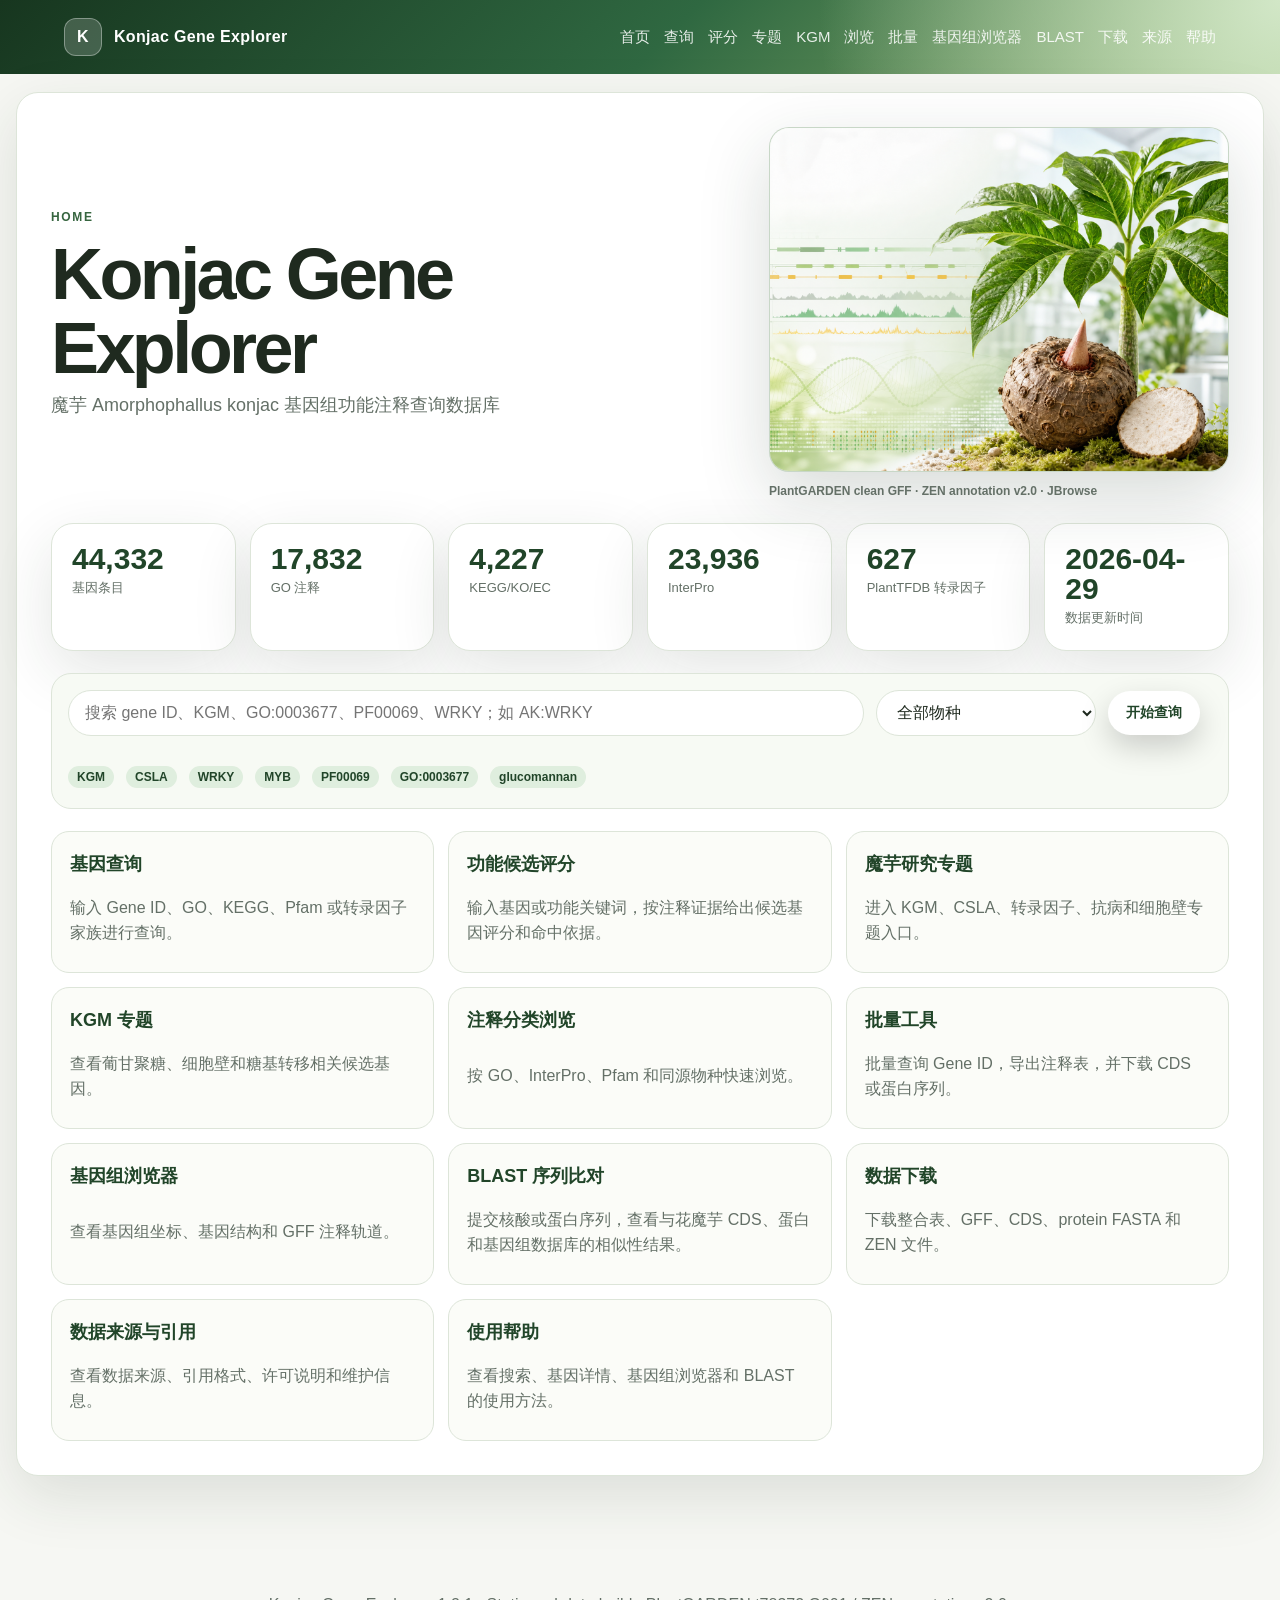
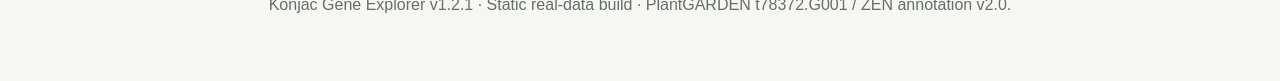
==== commit 5b3163fd: "Improve gene search display and function scoring" ====
--- a/index.html
+++ b/index.html
@@ -17,8 +17,11 @@
       <div class="nav-links" aria-label="主要导航">
         <a href="#/">首页</a>
         <a href="#search">查询</a>
+        <a href="#score">评分</a>
         <a href="#topics">专题</a>
+        <a href="#kgm">KGM</a>
         <a href="#browse">浏览</a>
+        <a href="#bulk">批量</a>
         <a href="./data/processed/jbrowse-app/index.html">基因组浏览器</a>
         <a href="#blast">BLAST</a>
         <a href="#downloads">下载</a>
@@ -53,7 +56,10 @@
 
       <div class="home-search">
         <div class="search-main home-search-main">
-          <input id="homeSearchInput" type="search" placeholder="搜索 gene ID、KGM、GO:0003677、PF00069、WRKY..." autocomplete="off" />
+          <input id="homeSearchInput" type="search" placeholder="搜索 gene ID、KGM、GO:0003677、PF00069、WRKY；如 AK:WRKY" autocomplete="off" />
+          <select id="homeSpeciesFilter" class="species-inline-select" aria-label="首页按物种筛选">
+            <option value="">全部物种</option>
+          </select>
           <button class="button primary" id="homeSearchButton">开始查询</button>
         </div>
         <div class="quick-row" id="homeQuickSearches" aria-label="常用搜索"></div>
@@ -73,7 +79,10 @@
 
       <div class="search-box">
         <div class="search-main">
-          <input id="searchInput" type="search" placeholder="例如：evm.model.HIC_ASM_10.860_Akon、KGM、CSLA、GO:0003677、PF00069、WRKY" autocomplete="off" />
+          <input id="searchInput" type="search" placeholder="例如：evm.model.HIC_ASM_10.860_Akon、AK:WRKY、KGM、CSLA、GO:0003677、PF00069" autocomplete="off" />
+          <select id="speciesFilter" class="species-inline-select" aria-label="按物种筛选">
+            <option value="">全部物种</option>
+          </select>
           <button class="button primary" id="searchButton">搜索</button>
           <button class="button ghost" id="resetButton">重置</button>
         </div>
@@ -89,11 +98,6 @@
               <option value="tf">转录因子</option>
               <option value="homology">同源命中</option>
               <option value="location">染色体/坐标</option>
-            </select>
-          </label>
-          <label>物种
-            <select id="speciesFilter" aria-label="按物种筛选">
-              <option value="">全部物种</option>
             </select>
           </label>
           <label>注释状态
@@ -158,7 +162,7 @@
             <thead>
               <tr>
                 <th>Gene ID</th>
-                <th>名称/别名</th>
+                <th>基因名称/别名</th>
                 <th>位置</th>
                 <th>功能摘要</th>
                 <th>证据</th>
@@ -172,6 +176,15 @@
       </div>
     </section>
 
+    <section class="panel view-shell" id="scoreView" data-view="score" hidden>
+      <div class="section-heading">
+        <p class="eyebrow">Function scorer</p>
+        <h2>功能候选评分</h2>
+        <p>输入 Gene ID 或功能关键词，基于现有注释证据进行可解释评分。当前不调用外部 API。</p>
+      </div>
+      <div id="scoreContent" class="score-tool"></div>
+    </section>
+
     <section class="panel view-shell" id="geneView" data-view="gene" hidden>
       <div class="section-heading">
         <p class="eyebrow">Gene detail</p>
@@ -193,6 +206,15 @@
       <div id="topicCards" class="topic-grid"></div>
     </section>
 
+    <section class="panel view-shell" id="kgmView" data-view="kgm" hidden>
+      <div class="section-heading">
+        <p class="eyebrow">KGM topic</p>
+        <h2>葡甘聚糖候选基因专题</h2>
+        <p>围绕 konjac glucomannan、细胞壁、多糖合成和糖基转移相关注释整理候选基因。</p>
+      </div>
+      <div id="kgmContent" class="kgm-topic"></div>
+    </section>
+
     <section class="panel view-shell" id="browseView" data-view="browse" hidden>
       <div class="section-heading">
         <p class="eyebrow">Browse</p>
@@ -202,6 +224,15 @@
       <div id="browsePanels" class="browse-grid"></div>
     </section>
 
+    <section class="panel view-shell" id="bulkView" data-view="bulk" hidden>
+      <div class="section-heading">
+        <p class="eyebrow">Bulk tools</p>
+        <h2>批量 Gene ID 工具</h2>
+        <p>粘贴多个 Gene ID，批量查看注释、导出表格或下载序列。</p>
+      </div>
+      <div id="bulkContent" class="bulk-tool"></div>
+    </section>
+
     <section class="panel view-shell" id="downloadsView" data-view="downloads" hidden>
       <div class="section-heading">
         <p class="eyebrow">Downloads</p>
@@ -217,8 +248,8 @@
     <section class="panel view-shell" id="blastView" data-view="blast" hidden>
       <div class="section-heading">
         <p class="eyebrow">BLAST</p>
-        <h2>本地 BLAST 使用说明</h2>
-        <p>当前静态版本提供本地 BLAST+ 流程说明。在线 BLAST 需要后端服务器、任务队列和运行限制，后续单独部署。</p>
+        <h2>BLAST 序列比对</h2>
+        <p>提交核酸或蛋白序列，搜索花魔芋 CDS、蛋白和基因组数据库。</p>
       </div>
       <div id="blastContent" class="blast-grid"></div>
     </section>
@@ -244,24 +275,25 @@
         <article class="card">
           <h3>引用与许可</h3>
           <dl>
-            <dt>PlantGARDEN</dt><dd>待补充</dd>
-            <dt>ZEN</dt><dd>待补充</dd>
-            <dt>NCBI assembly</dt><dd>待补充</dd>
+            <dt>PlantGARDEN</dt><dd>Amorphophallus konjac genome and gene annotation resources</dd>
+            <dt>ZEN</dt><dd>ZEN annotation v2.0 annotation package</dd>
+            <dt>NCBI assembly</dt><dd>GCA_022559845.1</dd>
             <dt>外部资源</dt><dd>GO、KEGG/KO/EC、InterPro、Pfam、PlantTFDB</dd>
-            <dt>Citation</dt><dd>待补充</dd>
-            <dt>License</dt><dd>待补充</dd>
+            <dt>Citation</dt><dd>Konjac Gene Explorer, data release 2026-04-29</dd>
+            <dt>License</dt><dd>请同时遵循原始数据源和外部注释数据库的使用条款。</dd>
           </dl>
         </article>
         <article class="card full">
           <h3>解释与使用边界</h3>
           <ul class="check-list">
             <li>候选基因来自功能注释、结构域、GO/KEGG、同源命中和专题关键字筛选，不等同于实验验证结果。</li>
+            <li>目前完整基因注释、CDS、蛋白和 JBrowse 轨道已接入花魔芋；白魔芋、珠芽魔芋和疣柄魔芋仍需完整基因集后再导入搜索库。</li>
             <li>用于论文、报告或公开数据发布前，应核对 PlantGARDEN、ZEN、NCBI、GO、KEGG、InterPro、Pfam、PlantTFDB 的正式引用和许可要求。</li>
-            <li>DOI、正式许可、维护者和联系邮箱当前均为待补充信息，本站不会编造缺失来源。</li>
+            <li>使用本站结果发表或展示时，建议同时引用原始基因组、注释和外部数据库来源。</li>
           </ul>
         </article>
       </div>
-      <p class="notice">说明：本网站是静态数据浏览器，已接入 JBrowse 静态基因组浏览器；在线 BLAST、表达矩阵和共表达网络可在后续版本继续加入。</p>
+      <p class="notice">说明：本站整合花魔芋基因组、基因结构、功能注释、序列检索、基因组浏览器和 BLAST 查询；表达矩阵和共表达网络可在后续版本继续加入。</p>
     </section>
 
     <section class="panel view-shell" id="helpView" data-view="help" hidden>
@@ -274,6 +306,7 @@
           <h3>搜索示例</h3>
           <ul>
             <li>精确 gene ID：<code>evm.model.HIC_ASM_10.860_Akon</code></li>
+            <li>物种前缀：<code>AK:evm.model.HIC_ASM_10.860_Akon</code> 或 <code>AKevm.model.HIC_ASM_10.860_Akon</code></li>
             <li>结构域：<code>PF00069</code>、<code>IPR000719</code></li>
             <li>GO：<code>GO:0003677</code> 或 <code>DNA binding</code></li>
             <li>魔芋关键词：<code>KGM</code>、<code>CSLA</code>、<code>WRKY</code></li>
@@ -281,18 +314,17 @@
           </ul>
         </article>
         <article class="card">
-          <h3>本地运行</h3>
-          <p>进入项目根目录后运行：</p>
-          <pre><code>npx http-server . -p 8002 -c-1 --cors</code></pre>
-          <p>然后在浏览器中打开：</p>
-          <pre><code>http://127.0.0.1:8002/#/</code></pre>
-        </article>
-        <article class="card">
-          <h3>常见问题与后续升级</h3>
+          <h3>基因组浏览器</h3>
+          <p>基因详情页提供“在基因组浏览器中查看”入口，可跳转到对应坐标并显示基因结构。</p>
+          <p class="help-note">如果轨道加载较慢，请等待参考序列和 GFF 轨道完成加载后再操作视图。</p>
+        </article>
+        <article class="card">
+          <h3>常见问题</h3>
           <ul>
-            <li>当前页面是纯静态站，搜索结果和详情都来自本地数据文件。</li>
             <li>如果 URL 中带有 <code>#search?q=...</code> 或 <code>#gene/...</code>，刷新后会恢复到对应视图。</li>
-            <li>JBrowse 已接入静态基因组浏览器；在线 BLAST 和表达模块后续需要额外服务或数据。</li>
+            <li>搜索栏旁的物种选择可限制搜索范围；不选择时搜索当前已接入的全部基因记录。</li>
+            <li>BLAST 任务提交后可能需要等待计算节点处理，刷新任务可查看最新状态。</li>
+            <li>表达图谱和多物种比较将在获得完整表达矩阵或其他物种基因集后加入。</li>
           </ul>
         </article>
       </div>
@@ -305,6 +337,8 @@
     <p>Konjac Gene Explorer v1.2.1 · Static real-data build · PlantGARDEN t78372.G001 / ZEN annotation v2.0.</p>
   </footer>
 
+  <script src="./scripts/gene-display-core.js"></script>
+  <script src="./scripts/function-scorer-core.js"></script>
   <script src="./app.js"></script>
 </body>
 </html>
--- a/styles.css
+++ b/styles.css
@@ -170,6 +170,18 @@
 
 .hero-stats span { color: var(--muted); font-size: 13px; }
 
+.compact-stats {
+  margin-top: 12px;
+  gap: 12px;
+}
+
+.compact-stats div {
+  background: var(--surface);
+  border: 1px solid var(--line);
+  border-radius: var(--radius);
+  padding: 14px 16px;
+}
+
 .home-search {
   display: grid;
   gap: 12px;
@@ -180,7 +192,7 @@
 }
 
 .home-search-main {
-  grid-template-columns: minmax(220px, 1fr) auto;
+  grid-template-columns: minmax(220px, 1fr) minmax(160px, 220px) auto;
 }
 
 .module-grid {
@@ -234,6 +246,449 @@
 
 .blast-card.full {
   grid-column: 1 / -1;
+}
+
+.blast-card-head {
+  display: flex;
+  align-items: flex-start;
+  justify-content: space-between;
+  gap: 16px;
+}
+
+.blast-program-tabs {
+  display: flex;
+  flex-wrap: wrap;
+  gap: 10px;
+  margin-top: 16px;
+}
+
+.blast-program-tab {
+  border: 1px solid rgba(61, 99, 70, 0.2);
+  border-radius: 999px;
+  background: #fff;
+  color: var(--accent-dark);
+  font: inherit;
+  font-weight: 820;
+  padding: 10px 14px;
+  cursor: pointer;
+}
+
+.blast-program-tab.active {
+  background: var(--accent-dark);
+  color: #fff;
+  border-color: var(--accent-dark);
+}
+
+.blast-form {
+  display: grid;
+  grid-template-columns: repeat(4, minmax(130px, 1fr));
+  gap: 14px;
+  align-items: end;
+  margin-top: 18px;
+}
+
+.blast-ncbi-form {
+  grid-template-columns: 1fr;
+  align-items: stretch;
+}
+
+.blast-form-section {
+  border: 1px solid rgba(61, 99, 70, 0.14);
+  border-radius: 8px;
+  background: rgba(245, 250, 244, 0.52);
+  padding: 14px;
+}
+
+.blast-form-section h4 {
+  margin: 0 0 12px;
+  color: var(--accent-dark);
+  font-size: 1.04rem;
+  font-weight: 900;
+}
+
+.blast-query-section {
+  background: rgba(231, 242, 235, 0.68);
+}
+
+.blast-inline-grid {
+  display: grid;
+  grid-template-columns: repeat(4, minmax(140px, 1fr));
+  gap: 14px;
+  align-items: end;
+}
+
+.blast-form label {
+  display: grid;
+  gap: 7px;
+  color: var(--muted);
+  font-weight: 760;
+}
+
+.blast-form select,
+.blast-form input,
+.blast-form textarea {
+  width: 100%;
+  border: 1px solid rgba(61, 99, 70, 0.22);
+  border-radius: 8px;
+  background: rgba(255, 255, 255, 0.9);
+  color: var(--ink);
+  font: inherit;
+  padding: 11px 12px;
+  box-sizing: border-box;
+}
+
+.blast-form textarea {
+  min-height: 170px;
+  resize: vertical;
+  font-family: "SFMono-Regular", Consolas, "Liberation Mono", monospace;
+  line-height: 1.45;
+}
+
+.blast-sequence-field {
+  grid-column: 1 / -1;
+}
+
+.blast-examples {
+  grid-column: 1 / -1;
+  display: flex;
+  flex-wrap: wrap;
+  gap: 10px;
+}
+
+.blast-actions {
+  grid-column: 1 / -1;
+  display: flex;
+  align-items: center;
+  flex-wrap: wrap;
+  gap: 10px;
+}
+
+.blast-online-status {
+  margin-top: 16px;
+}
+
+.blast-auth-panel {
+  margin-top: 16px;
+}
+
+.blast-auth-box {
+  display: grid;
+  grid-template-columns: minmax(210px, 1fr) minmax(190px, 240px) minmax(170px, 220px) auto;
+  gap: 12px;
+  align-items: end;
+  border: 1px solid rgba(61, 99, 70, 0.16);
+  border-radius: 8px;
+  background: rgba(245, 250, 244, 0.75);
+  padding: 14px;
+}
+
+.blast-auth-box.signed-in {
+  grid-template-columns: 1fr auto;
+  align-items: center;
+}
+
+.blast-auth-box strong,
+.blast-auth-box span,
+.blast-auth-box small,
+.blast-auth-box label {
+  display: block;
+}
+
+.blast-auth-box strong {
+  color: var(--accent-dark);
+  font-weight: 850;
+}
+
+.blast-auth-box small {
+  color: var(--muted);
+  margin-top: 4px;
+  line-height: 1.45;
+}
+
+.blast-auth-box label {
+  color: var(--muted);
+  font-weight: 760;
+}
+
+.blast-auth-box input {
+  width: 100%;
+  margin-top: 7px;
+  box-sizing: border-box;
+}
+
+.blast-auth-actions {
+  display: flex;
+  align-items: center;
+  gap: 8px;
+  flex-wrap: wrap;
+}
+
+.blast-auth-message {
+  margin: 10px 0 0;
+  color: var(--accent-dark);
+  font-weight: 760;
+}
+
+.blast-job-box {
+  border: 1px solid rgba(61, 99, 70, 0.16);
+  border-radius: 8px;
+  padding: 14px;
+  background: rgba(245, 250, 244, 0.75);
+}
+
+.blast-job-meta {
+  display: flex;
+  flex-wrap: wrap;
+  gap: 8px;
+  margin-bottom: 12px;
+}
+
+.blast-result-wrap {
+  margin-top: 12px;
+  max-height: 360px;
+}
+
+.blast-result-actions {
+  display: flex;
+  justify-content: flex-end;
+  gap: 10px;
+  margin-top: 12px;
+}
+
+.bulk-tool {
+  display: grid;
+  gap: 18px;
+}
+
+.bulk-textarea {
+  width: 100%;
+  min-height: 190px;
+  border: 1px solid rgba(61, 99, 70, 0.2);
+  border-radius: 8px;
+  padding: 14px;
+  box-sizing: border-box;
+  resize: vertical;
+  font: 0.95rem/1.5 "SFMono-Regular", Consolas, "Liberation Mono", monospace;
+  color: var(--ink);
+  background: rgba(255, 255, 255, 0.92);
+}
+
+.bulk-actions {
+  display: flex;
+  flex-wrap: wrap;
+  gap: 10px;
+  margin-top: 12px;
+}
+
+tr.is-missing {
+  opacity: 0.72;
+}
+
+.result-gene-symbol,
+.result-gene-name {
+  display: block;
+  overflow-wrap: anywhere;
+}
+
+.result-gene-symbol {
+  color: var(--accent-dark);
+  margin-bottom: 4px;
+}
+
+.result-gene-name {
+  color: var(--ink);
+  line-height: 1.35;
+  margin-bottom: 8px;
+}
+
+.score-tool {
+  display: grid;
+  gap: 18px;
+}
+
+.score-form {
+  display: grid;
+  gap: 16px;
+}
+
+.score-input-label {
+  display: grid;
+  gap: 8px;
+  font-weight: 800;
+}
+
+.score-textarea {
+  width: 100%;
+  min-height: 160px;
+  border: 1px solid rgba(61, 99, 70, 0.22);
+  border-radius: 8px;
+  padding: 14px;
+  box-sizing: border-box;
+  resize: vertical;
+  font: 0.95rem/1.5 "SFMono-Regular", Consolas, "Liberation Mono", monospace;
+  color: var(--ink);
+  background: rgba(255, 255, 255, 0.94);
+}
+
+.score-controls {
+  display: grid;
+  grid-template-columns: repeat(5, minmax(140px, 1fr));
+  gap: 12px;
+  align-items: end;
+}
+
+.score-controls label {
+  display: grid;
+  gap: 6px;
+  font-weight: 800;
+  color: var(--muted);
+}
+
+.score-controls select {
+  width: 100%;
+  border: 1px solid rgba(61, 99, 70, 0.22);
+  border-radius: 8px;
+  padding: 10px 12px;
+  font: inherit;
+  color: var(--ink);
+  background: #fff;
+}
+
+.score-controls .check-option {
+  display: flex;
+  align-items: center;
+  gap: 8px;
+  min-height: 42px;
+  color: var(--ink);
+}
+
+.score-actions {
+  display: flex;
+  flex-wrap: wrap;
+  gap: 10px;
+}
+
+.score-theme-list {
+  display: flex;
+  flex-wrap: wrap;
+  gap: 10px;
+}
+
+.score-theme-pill {
+  display: inline-flex;
+  align-items: center;
+  min-height: 34px;
+  border: 1px solid var(--line);
+  border-radius: 999px;
+  padding: 6px 12px;
+  font-weight: 800;
+  color: var(--accent-dark);
+  background: rgba(237, 248, 237, 0.78);
+}
+
+.score-summary {
+  display: grid;
+  grid-template-columns: minmax(0, 1fr) minmax(150px, 220px);
+  gap: 18px;
+  align-items: start;
+  margin-bottom: 16px;
+}
+
+.score-summary h3 {
+  margin: 10px 0 8px;
+  overflow-wrap: anywhere;
+}
+
+.score-big {
+  border: 1px solid var(--line);
+  border-radius: 8px;
+  padding: 18px;
+  text-align: center;
+  background: rgba(237, 248, 237, 0.7);
+}
+
+.score-big strong {
+  display: block;
+  font-size: 34px;
+  color: var(--accent-dark);
+}
+
+.score-big span {
+  display: block;
+  margin-top: 6px;
+  color: var(--muted);
+  font-weight: 800;
+}
+
+.score-stats {
+  margin-bottom: 18px;
+}
+
+.score-bar-list {
+  display: grid;
+  gap: 12px;
+  margin: 14px 0 22px;
+}
+
+.score-bar-row {
+  display: grid;
+  grid-template-columns: minmax(220px, 1fr) minmax(160px, 280px) 52px;
+  gap: 12px;
+  align-items: center;
+}
+
+.score-bar-row strong,
+.score-bar-row span {
+  display: block;
+}
+
+.score-bar-row span {
+  color: var(--muted);
+}
+
+.score-bar {
+  height: 12px;
+  border-radius: 999px;
+  background: rgba(61, 99, 70, 0.12);
+  overflow: hidden;
+}
+
+.score-bar span {
+  display: block;
+  height: 100%;
+  border-radius: inherit;
+  background: linear-gradient(90deg, #2b7a4b, #5ba96c);
+}
+
+.score-evidence-list {
+  display: grid;
+  gap: 8px;
+  margin: 0;
+  padding: 0;
+  list-style: none;
+}
+
+.score-evidence-list li {
+  display: grid;
+  gap: 3px;
+  border-left: 3px solid rgba(43, 122, 75, 0.35);
+  padding-left: 10px;
+}
+
+.score-evidence-list span,
+.score-evidence-list small {
+  color: var(--muted);
+  overflow-wrap: anywhere;
+}
+
+.score-table td {
+  vertical-align: top;
+}
+
+.blast-subject-link {
+  display: inline-block;
+  max-width: min(560px, 68vw);
+  overflow-wrap: anywhere;
 }
 
 .eyebrow {
@@ -380,14 +835,14 @@
 
 .search-main {
   display: grid;
-  grid-template-columns: minmax(220px, 1fr) auto auto;
+  grid-template-columns: minmax(220px, 1fr) minmax(160px, 220px) auto auto;
   gap: 12px;
   align-items: center;
 }
 
 .search-options {
   display: grid;
-  grid-template-columns: repeat(5, minmax(140px, 1fr));
+  grid-template-columns: repeat(4, minmax(140px, 1fr));
   gap: 12px;
   margin-top: 12px;
 }
@@ -917,12 +1372,35 @@
   .module-grid { grid-template-columns: repeat(2, minmax(0, 1fr)); }
   .topic-grid, .download-grid { grid-template-columns: repeat(2, minmax(0, 1fr)); }
   .search-options { grid-template-columns: repeat(2, minmax(140px, 1fr)); }
+  .score-controls { grid-template-columns: repeat(2, minmax(160px, 1fr)); }
 }
 
 @media (max-width: 820px) {
   .nav { align-items: flex-start; flex-direction: column; }
   .nav-links { gap: 11px; }
   .hero-stats, .module-grid, .detail-grid, .source-grid, .help-grid, .blast-grid, .topic-grid, .browse-grid, .download-grid, .related-list { grid-template-columns: 1fr; }
+  .score-controls,
+  .score-summary,
+  .score-bar-row {
+    grid-template-columns: 1fr;
+  }
+  .score-actions .button {
+    width: 100%;
+    justify-content: center;
+  }
+  .blast-card-head, .blast-actions { align-items: stretch; flex-direction: column; }
+  .blast-form { grid-template-columns: 1fr; }
+  .blast-inline-grid { grid-template-columns: 1fr; }
+  .blast-actions .button { width: 100%; justify-content: center; }
+  .blast-auth-box,
+  .blast-auth-box.signed-in {
+    grid-template-columns: 1fr;
+    align-items: stretch;
+  }
+  .blast-auth-actions .button {
+    width: 100%;
+    justify-content: center;
+  }
   .card.full { grid-column: auto; }
   .card dl, .download-card dl { grid-template-columns: 1fr; }
   main { width: min(100% - 22px, 1280px); }
